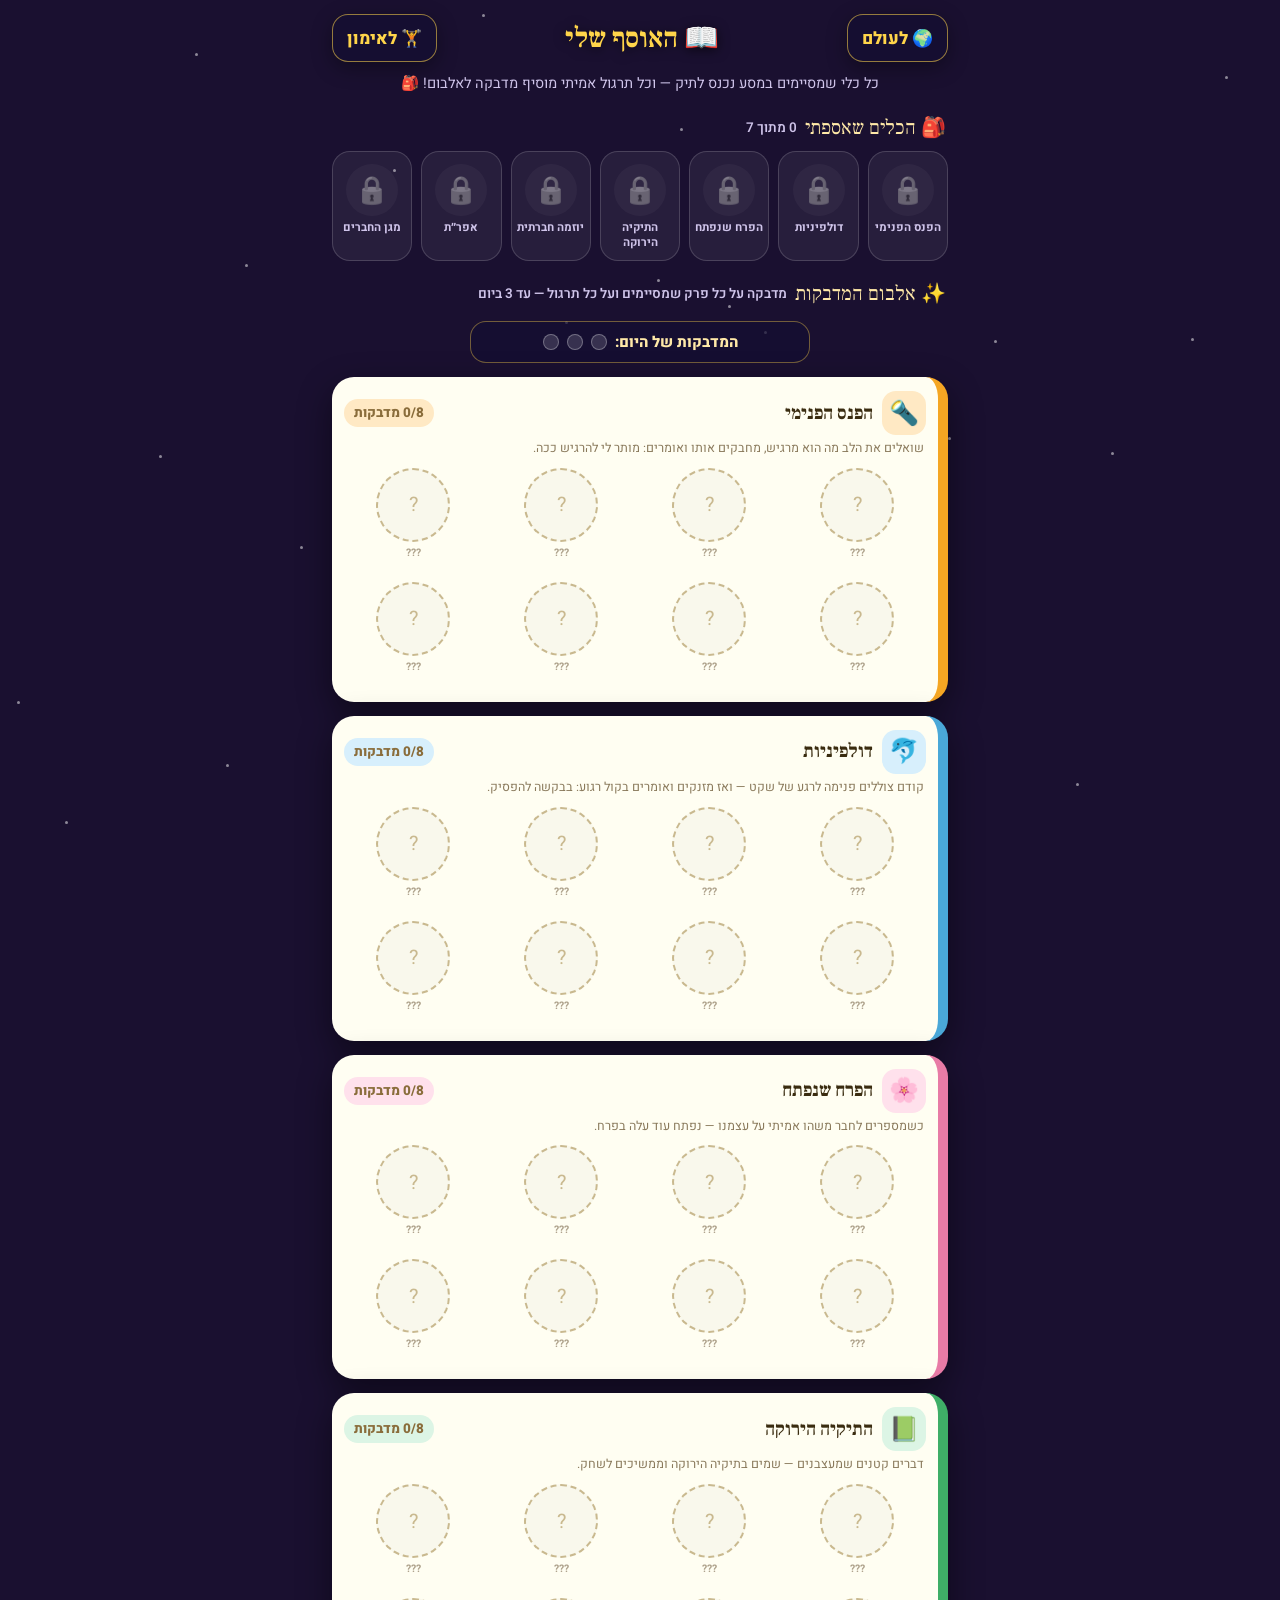
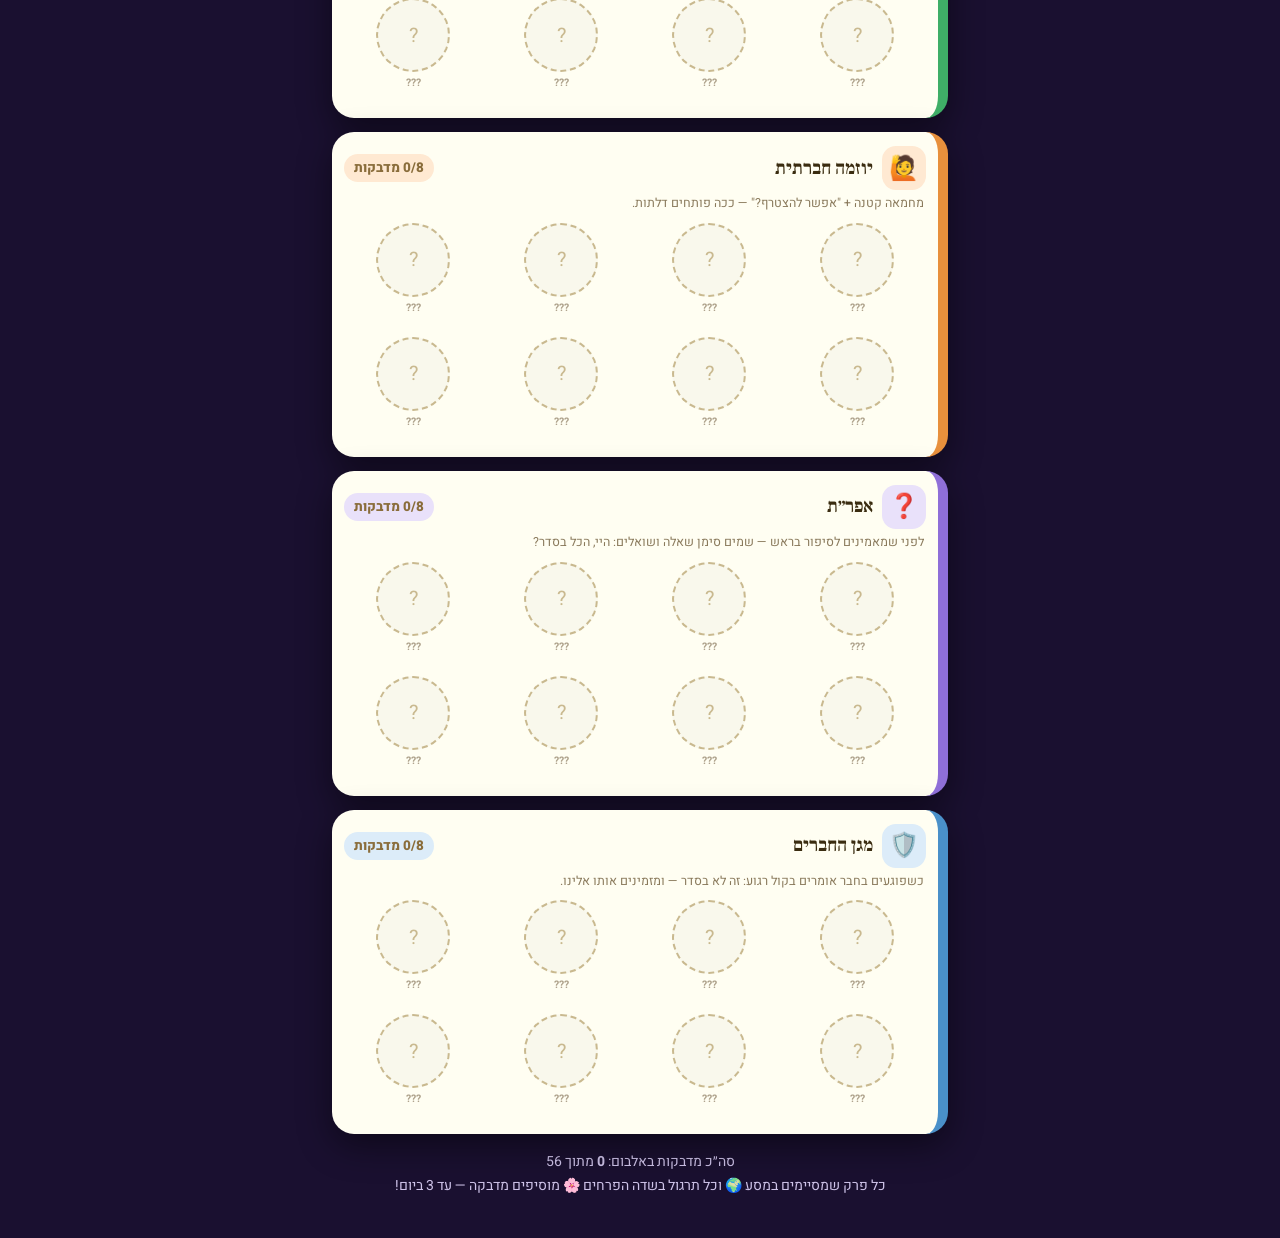
==== toolbag/album.html @ 51445ee6 "אימון לכל 7 הכלים, אלבום מדבקות, ותיקוני פדגוגיה ועיצוב - practice.html חדש: 6 מודולי אימון (פנס/דול" ====
<!DOCTYPE html>
<html lang="he" dir="rtl">
<head>
<meta charset="UTF-8">
<meta name="viewport" content="width=device-width,initial-scale=1,user-scalable=no">
<meta name="theme-color" content="#1a1030">
<link rel="icon" href="data:image/svg+xml,<svg xmlns=%22http://www.w3.org/2000/svg%22 viewBox=%220 0 100 100%22><text y=%22.9em%22 font-size=%2290%22>📖</text></svg>">
<title>📖 האוסף שלי — תיק הכלים</title>
<link href="https://fonts.googleapis.com/css2?family=Heebo:wght@400;600;800&family=Frank+Ruhl+Libre:wght@700;900&display=swap" rel="stylesheet">
<style>
/* ============================================================
   האוסף שלי — badge case + sticker album for the 7 tools.
   Reads: toolbagProg (badges) + albumV1 (stickers, 3/day cap).
   Calm, predictable, RTL Hebrew — matches world.html/flower.html.
   ============================================================ */
*{margin:0;padding:0;box-sizing:border-box;-webkit-tap-highlight-color:transparent}
body{font-family:'Heebo',sans-serif;background:#1a1030;color:#fff;user-select:none;min-height:100dvh}
button{font-family:inherit;cursor:pointer;border:none}
#stars{position:fixed;inset:0;pointer-events:none;z-index:0}
#stars i{position:absolute;width:3px;height:3px;border-radius:50%;background:#fff;opacity:.5;animation:tw 3s infinite}
@keyframes tw{0%,100%{opacity:.15}50%{opacity:.7}}
#wrap{position:relative;z-index:1;max-width:640px;margin:0 auto;padding:14px 12px 40px}

/* ---------- top bar ---------- */
#top{display:flex;align-items:center;justify-content:space-between;gap:8px;margin-bottom:10px}
.tbBtn{min-height:48px;border-radius:16px;background:rgba(20,14,50,.72);border:1.5px solid rgba(255,213,74,.55);font-size:17px;font-weight:800;color:#ffd54a;padding:0 14px;box-shadow:0 6px 20px rgba(0,0,0,.35);transition:transform .1s}
.tbBtn:active{transform:translateY(2px)}
h1{font-family:'Frank Ruhl Libre',serif;font-size:clamp(20px,5.5vw,28px);color:#ffd54a;text-shadow:0 2px 12px rgba(0,0,0,.6)}
.sub{font-size:14.5px;color:#cfc4ea;text-align:center;line-height:1.6;margin:2px 0 12px}

/* ---------- badge case ---------- */
.secH{display:flex;align-items:center;gap:8px;font-family:'Frank Ruhl Libre',serif;font-size:20px;color:#ffe9a8;margin:20px 2px 10px}
.secH small{font-family:'Heebo';font-size:13.5px;color:#cfc4ea;font-weight:600}
#badges{display:grid;grid-template-columns:repeat(auto-fit,minmax(76px,1fr));gap:9px}
.bdg{display:flex;flex-direction:column;align-items:center;gap:5px;background:rgba(255,255,255,.06);border:1.5px solid rgba(255,255,255,.16);border-radius:18px;padding:12px 4px 9px}
.bdg .ic{width:52px;height:52px;border-radius:50%;display:flex;align-items:center;justify-content:center;font-size:27px;background:rgba(255,255,255,.08)}
.bdg .nm{font-size:11.5px;font-weight:700;color:#cfc4ea;text-align:center;line-height:1.3}
.bdg.earned{border-color:rgba(255,213,74,.65);background:rgba(255,213,74,.1)}
.bdg.earned .ic{background:radial-gradient(circle at 32% 28%,#fff3c4,#ffd54a 58%,#f5a623);box-shadow:0 0 16px rgba(255,213,74,.55);animation:pop .5s ease}
.bdg.earned .nm{color:#ffe9a8}
.bdg.locked .ic{filter:grayscale(1);opacity:.5}
@keyframes pop{from{transform:scale(.6)}60%{transform:scale(1.12)}to{transform:scale(1)}}

/* ---------- daily counter ---------- */
#daily{display:flex;align-items:center;justify-content:center;gap:8px;background:rgba(20,14,50,.72);border:1.5px solid rgba(255,213,74,.4);border-radius:16px;padding:9px 14px;margin:14px auto 4px;max-width:340px;font-size:15px;font-weight:800;color:#ffe9a8}
#daily .dot{width:16px;height:16px;border-radius:50%;background:rgba(255,255,255,.15);border:1.5px solid rgba(255,255,255,.3)}
#daily .dot.f{background:#ffd54a;border-color:#f5a623;box-shadow:0 0 8px rgba(255,213,74,.6)}

/* ---------- album pages ---------- */
.page{background:#fffef2;color:#3a2c10;border-radius:22px;padding:14px 12px 16px;margin:14px 0;box-shadow:0 12px 34px rgba(0,0,0,.45);border-right:10px solid var(--ac,#ffd54a);position:relative}
.page .ph{display:flex;align-items:center;gap:9px;margin-bottom:4px}
.page .ph .pe{width:44px;height:44px;border-radius:14px;display:flex;align-items:center;justify-content:center;font-size:24px;background:var(--acSoft,#fff3c4)}
.page .ph h2{font-family:'Frank Ruhl Libre',serif;font-size:19px;line-height:1.2}
.page .ph .cnt{margin-inline-start:auto;font-size:13.5px;font-weight:800;color:#8a6d3b;background:var(--acSoft,#fff3c4);border-radius:14px;padding:4px 10px;white-space:nowrap}
.page .phint{font-size:12.5px;color:#8a7a5c;margin:0 2px 10px;line-height:1.5}
.stkGrid{display:grid;grid-template-columns:repeat(4,1fr);gap:10px}
@media(max-width:420px){.stkGrid{grid-template-columns:repeat(4,1fr);gap:7px}}
.stk{display:flex;flex-direction:column;align-items:center;gap:4px}
.stk .c{width:100%;aspect-ratio:1;max-width:74px;border-radius:50%;display:flex;align-items:center;justify-content:center;font-size:clamp(22px,7.5vw,31px)}
.stk .t{font-size:10.5px;font-weight:700;color:#6b5636;text-align:center;line-height:1.25;min-height:26px}
.stk.got .c{background:radial-gradient(circle at 32% 26%,#ffffff,var(--acSoft,#ffe9a8) 45%,var(--ac,#ffd54a));border:4px solid #fff;box-shadow:0 3px 10px rgba(0,0,0,.22),inset 0 -3px 8px rgba(0,0,0,.08)}
.stk.got:nth-child(odd) .c{transform:rotate(-5deg)}
.stk.got:nth-child(even) .c{transform:rotate(4deg)}
.stk.miss .c{border:2.5px dashed #c9b98f;color:#c9b98f;background:rgba(0,0,0,.025);font-size:20px}
.stk.miss .t{opacity:.55}
.stk.new .c{animation:bounceIn .9s cubic-bezier(.3,1.4,.4,1)}
@keyframes bounceIn{from{transform:scale(0) rotate(-30deg)}60%{transform:scale(1.25) rotate(6deg)}to{transform:scale(1)}}
.total{font-size:14px;color:#cfc4ea;text-align:center;margin-top:16px;line-height:1.7}
</style>
</head>
<body>
<div id="stars"></div>
<div id="wrap">
  <div id="top">
    <button class="tbBtn" onclick="location.href='world.html'">🌍 לעולם</button>
    <h1>📖 האוסף שלי</h1>
    <button class="tbBtn" onclick="location.href='practice.html'">🏋️ לאימון</button>
  </div>
  <div class="sub">כל כלי שמסיימים במסע נכנס לתיק — וכל תרגול אמיתי מוסיף מדבקה לאלבום! 🎒</div>

  <div class="secH">🎒 הכלים שאספתי <small id="bdgCnt"></small></div>
  <div id="badges"></div>

  <div class="secH">✨ אלבום המדבקות <small>מדבקה על כל פרק שמסיימים ועל כל תרגול — עד 3 ביום</small></div>
  <div id="daily"></div>
  <div id="pages"></div>
  <div class="total" id="total"></div>
</div>
<script>
'use strict';
/* stars bg */
(function(){let h='';for(let i=0;i<30;i++)h+='<i style="top:'+Math.random()*100+'%;right:'+Math.random()*100+'%;animation-delay:'+Math.random()*3+'s"></i>';document.getElementById('stars').innerHTML=h})();

const TOOLS=[
  {k:'torch', e:'🔦',n:'הפנס הפנימי', ac:'#f5a623',soft:'#ffe9c4',hint:'שואלים את הלב מה הוא מרגיש, מחבקים אותו ואומרים: מותר לי להרגיש ככה.',
   st:[['🔦','פנס האומץ'],['💛','לב מואר'],['🤗','חיבוק ללב'],['😌','מותר להרגיש'],['🌙','אור בחושך'],['⭐','כוכב פנימי'],['🕯️','נר קטן'],['💪','התגברתי!']]},
  {k:'dolphin',e:'🐬',n:'דולפיניות', ac:'#4aa8d8',soft:'#d7effc',hint:'קודם צוללים פנימה לרגע של שקט — ואז מזנקים ואומרים בקול רגוע: בבקשה להפסיק.',
   st:[['🐬','דולפין אמיץ'],['🌊','גל רגוע'],['🗣️','קול בטוח'],['✋','בבקשה להפסיק'],['😮‍💨','נשימה עמוקה'],['🐠','חבר מהים'],['🌀','צוללים פנימה'],['🏆','אלוף הרוגע']]},
  {k:'flower',e:'🌸',n:'הפרח שנפתח', ac:'#e87ba6',soft:'#ffe1ec',hint:'כשמספרים לחבר משהו אמיתי על עצמנו — נפתח עוד עלה בפרח.',
   st:[['🌸','פרח נפתח'],['🌷','עלה ראשון'],['🌻','חמנייה מחייכת'],['🦋','פרפר מבקר'],['🐝','דבורה חרוצה'],['🌈','קשת בשדה'],['💬','שיתפתי!'],['🌟','אמיתי שלי']]},
  {k:'folder',e:'📗',n:'התיקיה הירוקה',ac:'#3fae67',soft:'#dcf5e5',hint:'דברים קטנים שמעצבנים — שמים בתיקיה הירוקה וממשיכים לשחק.',
   st:[['📗','התיקיה שלי'],['🍃','עלה ירוק'],['🧘','רגוע וממשיך'],['😌','עברתי הלאה'],['🎮','ממשיכים לשחק'],['🤝','חברים שווים יותר'],['🌿','גמישות'],['🏅','מוותר בגדול']]},
  {k:'init',  e:'🙋',n:'יוזמה חברתית', ac:'#e8903c',soft:'#ffe9d2',hint:'מחמאה קטנה + "אפשר להצטרף?" — ככה פותחים דלתות.',
   st:[['🙋','יוזמה!'],['👋','בוא נשחק'],['💬','מחמאה קטנה'],['🏰','אפשר להצטרף?'],['⚽','משחק חדש'],['😊','פנים מחייכות'],['🎈','הזמנתי חבר'],['🌟','פותח דלתות']]},
  {k:'efrat', e:'❓',n:'אפר״ת', ac:'#8f6fd8',soft:'#e9e1fa',hint:'לפני שמאמינים לסיפור בראש — שמים סימן שאלה ושואלים: היי, הכל בסדר?',
   st:[['❓','סימן שאלה'],['🤔','רגע, חושבים'],['💭','אולי סיפור אחר'],['🔍','בודקים קודם'],['🗨️','שאלתי!'],['🌤️','התבהר!'],['🧩','הבנתי נכון'],['🕊️','בלי ריב']]},
  {k:'shield',e:'🛡️',n:'מגן החברים', ac:'#4a90c9',soft:'#dcecf9',hint:'כשפוגעים בחבר אומרים בקול רגוע: זה לא בסדר — ומזמינים אותו אלינו.',
   st:[['🛡️','מגן החברים'],['🦸','גיבור שקט'],['🗣️','זה לא בסדר'],['🤝','בוא אליי'],['💙','לב אמיץ'],['🌟','עמדתי לצידו'],['👫','לא לבד'],['🏆','האומץ הכי גדול']]}
];
const DAILY_CAP=3;
function albLoad(){try{const a=JSON.parse(localStorage.getItem('albumV1'))||{};a.earned=a.earned||{};a.daily=a.daily||{};return a}catch(e){return{earned:{},daily:{}}}}
let prog=0;try{prog=+localStorage.getItem('toolbagProg')||0}catch(e){}
const alb=albLoad();
const today=new Date().toISOString().slice(0,10);
const dailyN=alb.daily.d===today?(alb.daily.n||0):0;
const NEW=new URLSearchParams(location.search).get('new')||'';

/* badges */
document.getElementById('badges').innerHTML=TOOLS.map((t,i)=>`
  <div class="bdg ${i<prog?'earned':'locked'}"><div class="ic">${i<prog?t.e:'🔒'}</div><div class="nm">${t.n}</div></div>`).join('');
document.getElementById('bdgCnt').textContent=prog+' מתוך 7';

/* daily dots */
document.getElementById('daily').innerHTML='המדבקות של היום: '+
  Array.from({length:DAILY_CAP},(_,i)=>`<span class="dot ${i<dailyN?'f':''}"></span>`).join('')+
  (dailyN>=DAILY_CAP?' — אספת הכל! נתראה מחר 🌙':'');

/* pages */
let totalGot=0;
document.getElementById('pages').innerHTML=TOOLS.map(t=>{
  const got=alb.earned[t.k]||[];totalGot+=got.length;
  return `<div class="page" style="--ac:${t.ac};--acSoft:${t.soft}">
    <div class="ph"><div class="pe">${t.e}</div><h2>${t.n}</h2><div class="cnt">${got.length}/8 מדבקות</div></div>
    <div class="phint">${t.hint}</div>
    <div class="stkGrid">${t.st.map((s,i)=>{
      const has=got.includes(i),isNew=NEW===t.k+'-'+i;
      return `<div class="stk ${has?'got':'miss'}${isNew?' new':''}" ${isNew?'id="newStk"':''}>
        <div class="c">${has?s[0]:'?'}</div><div class="t">${has?s[1]:'???'}</div></div>`;
    }).join('')}</div></div>`;
}).join('');
document.getElementById('total').innerHTML='סה״כ מדבקות באלבום: <b>'+totalGot+'</b> מתוך '+(TOOLS.length*8)+
  '<br>כל פרק שמסיימים במסע 🌍 וכל תרגול בשדה הפרחים 🌸 מוסיפים מדבקה — עד '+DAILY_CAP+' ביום!';

/* scroll to a freshly-earned sticker */
const ns=document.getElementById('newStk');
if(ns)setTimeout(()=>ns.scrollIntoView({behavior:'smooth',block:'center'}),350);
</script>
</body>
</html>
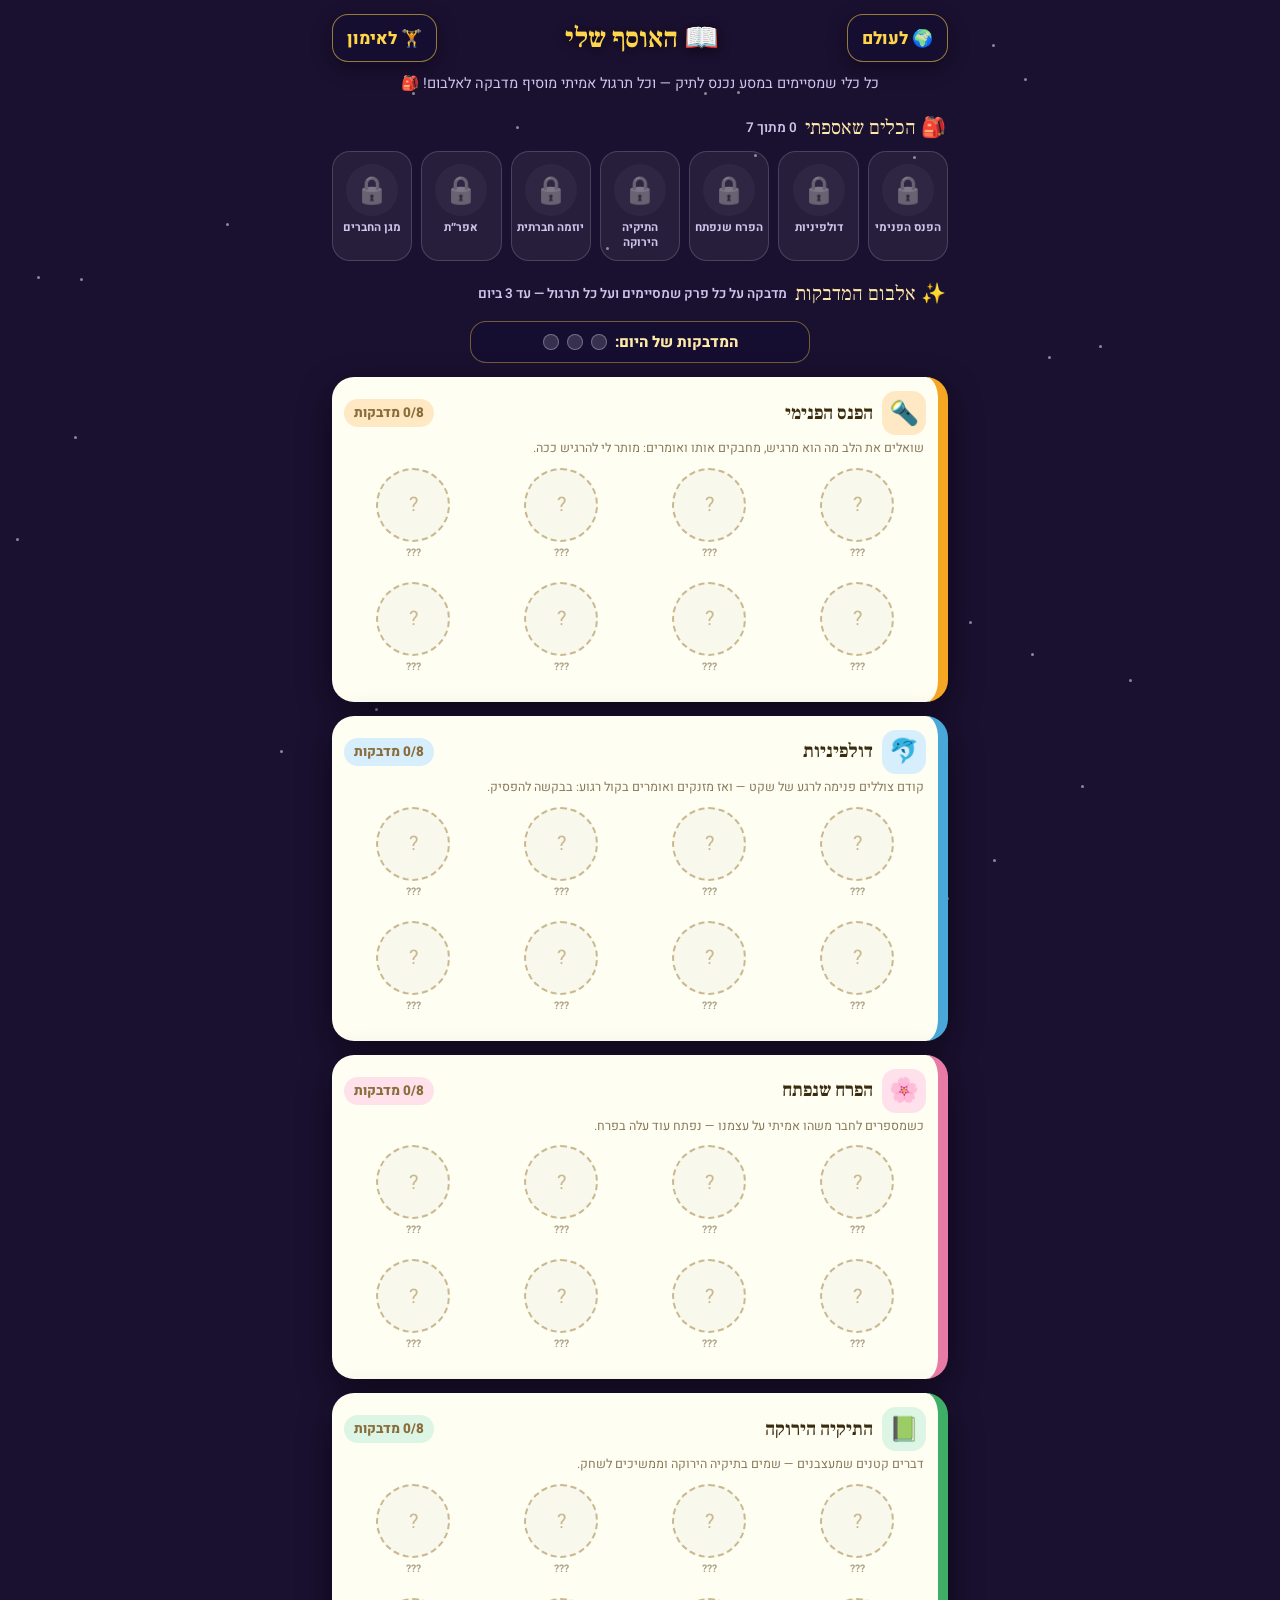
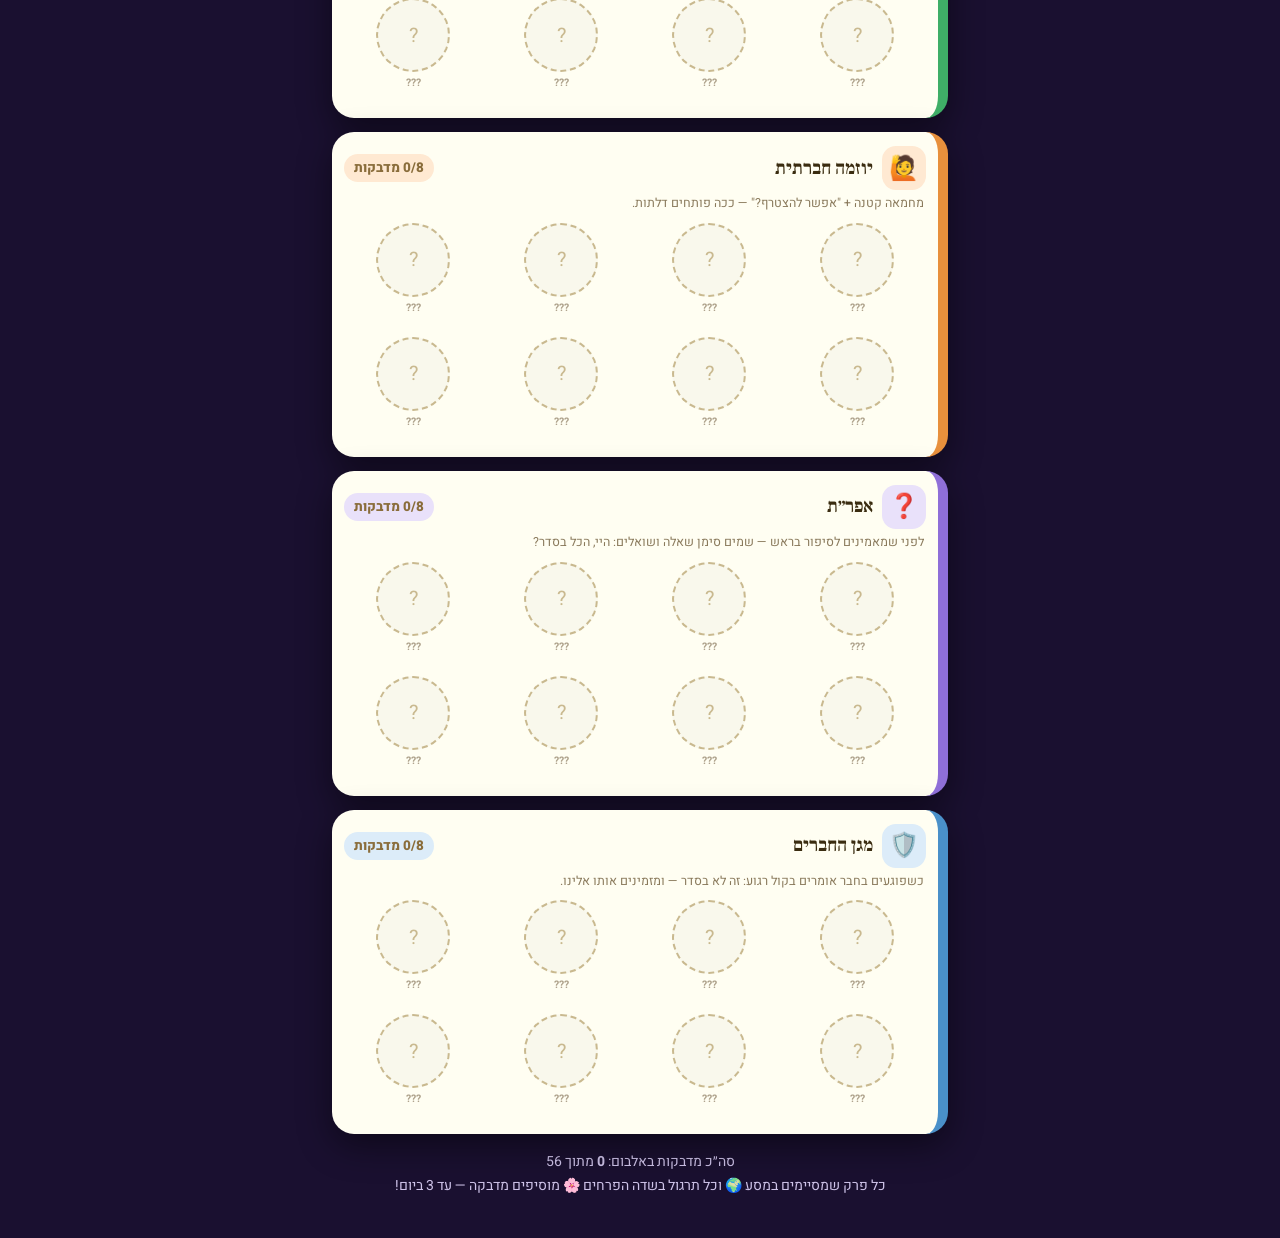
==== commit cda00a4e: "Fix mobile: primary buttons overflowed viewport edge — cap width to fit on phones (world/album/pract" ====
--- a/toolbag/album.html
+++ b/toolbag/album.html
@@ -66,6 +66,11 @@
 .stk.new .c{animation:bounceIn .9s cubic-bezier(.3,1.4,.4,1)}
 @keyframes bounceIn{from{transform:scale(0) rotate(-30deg)}60%{transform:scale(1.25) rotate(6deg)}to{transform:scale(1)}}
 .total{font-size:14px;color:#cfc4ea;text-align:center;margin-top:16px;line-height:1.7}
+  /* mobile fit — buttons never exceed viewport */
+  @media(max-width:480px){
+    .ov{padding:20px 16px}
+    .btn{max-width:calc(100vw - 34px);font-size:16.5px;padding:14px 16px}
+  }
 </style>
 </head>
 <body>
